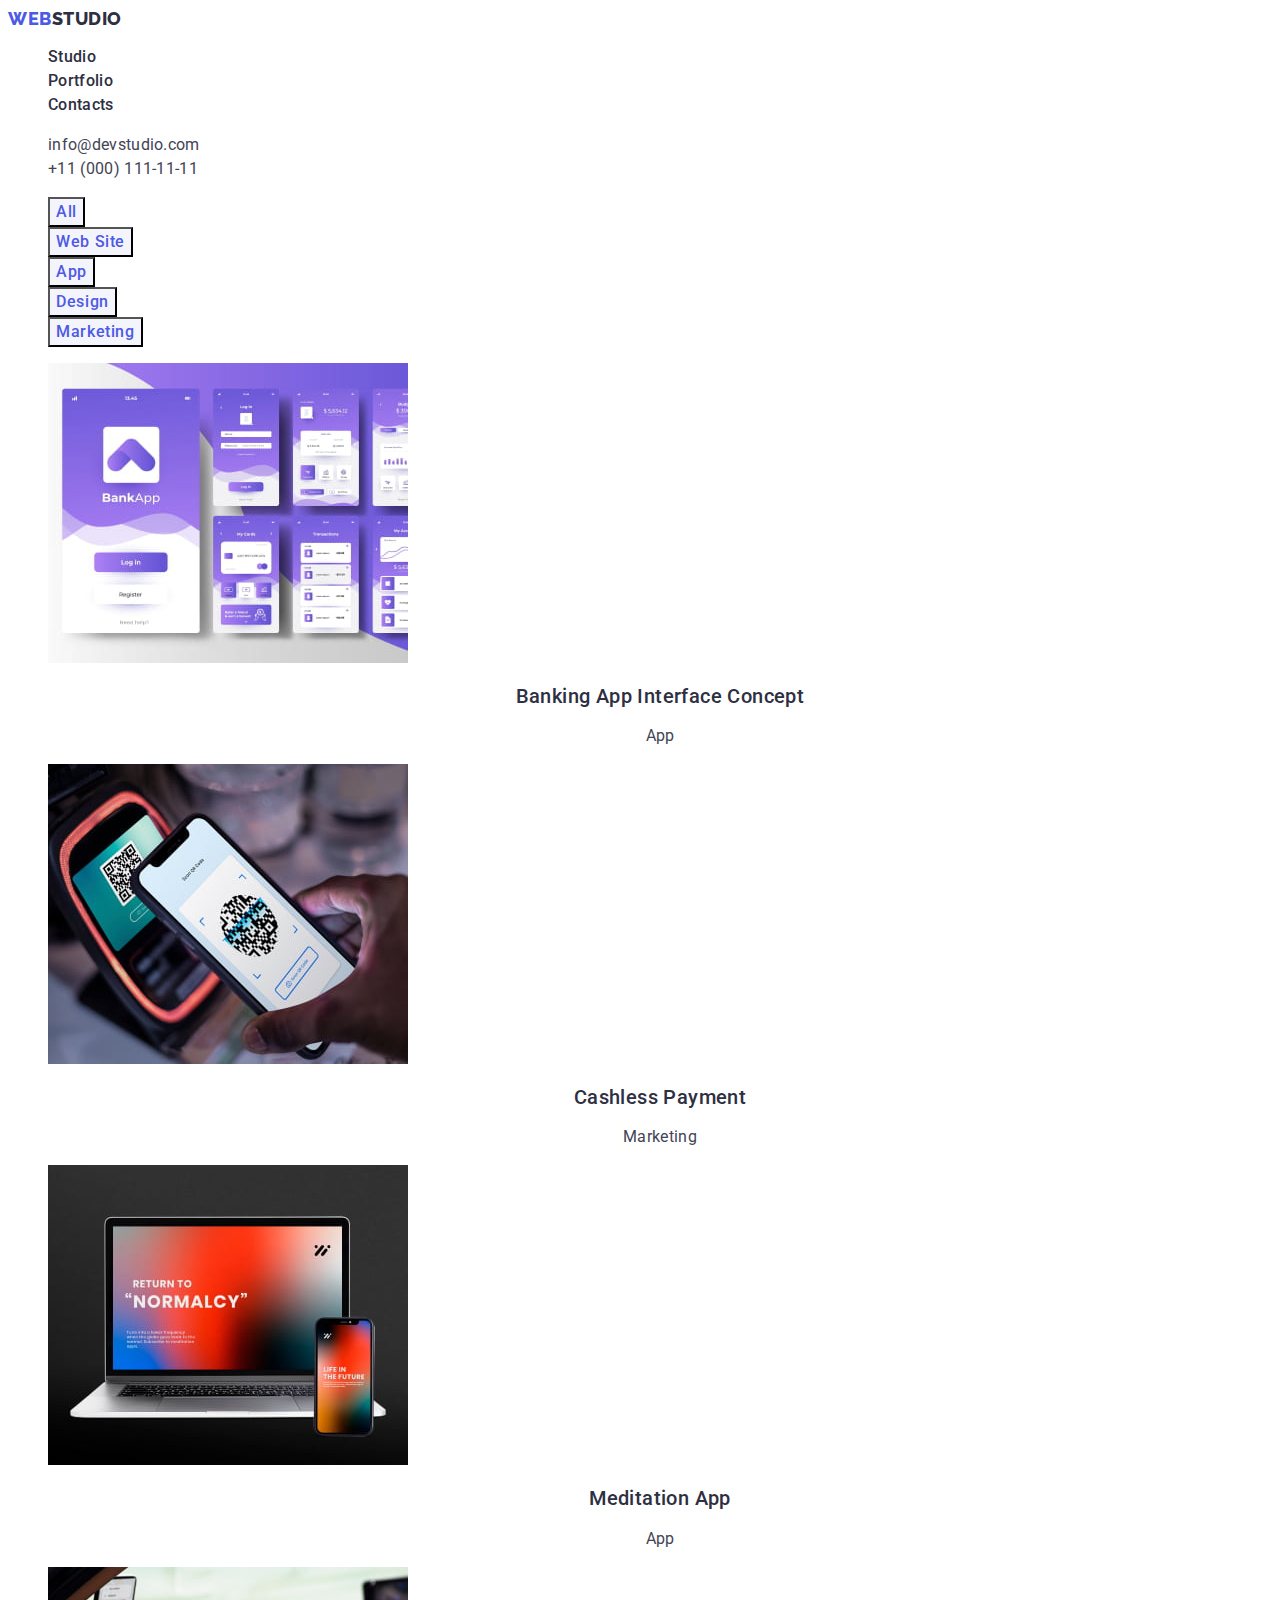
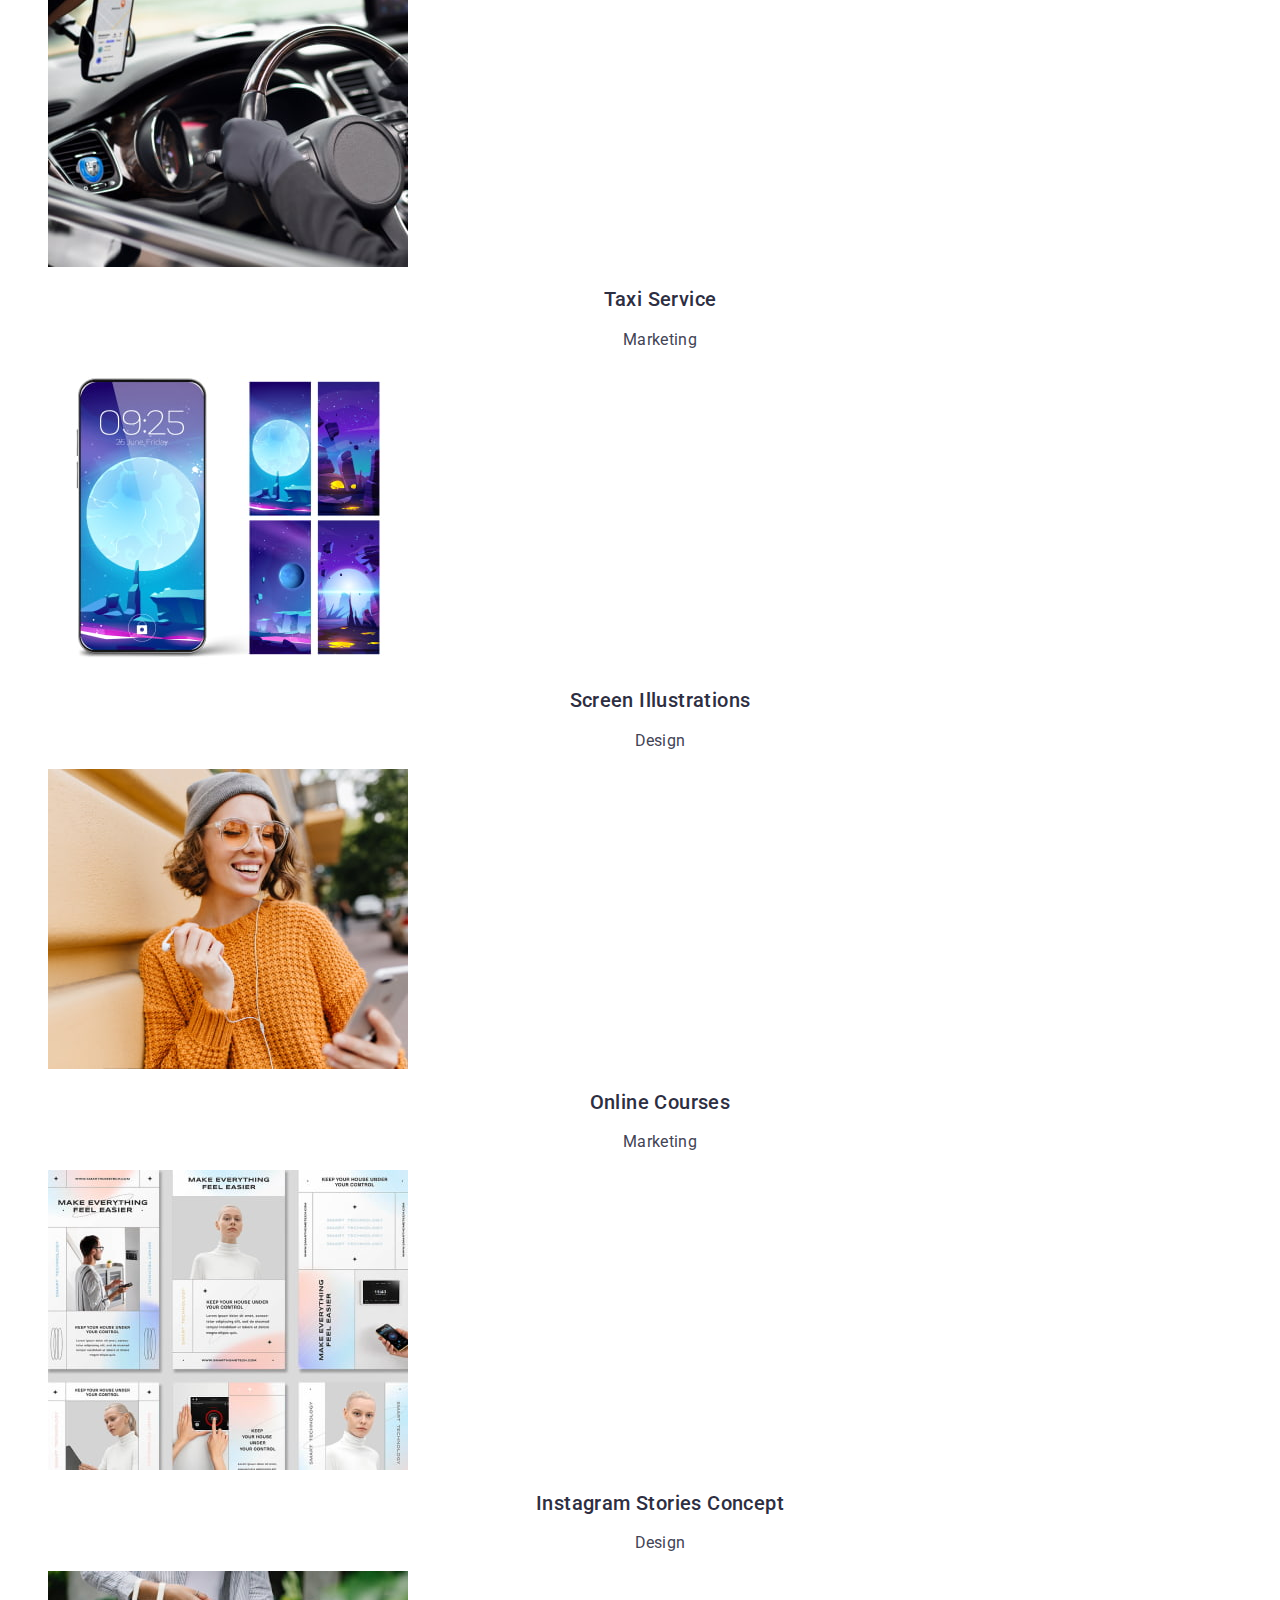
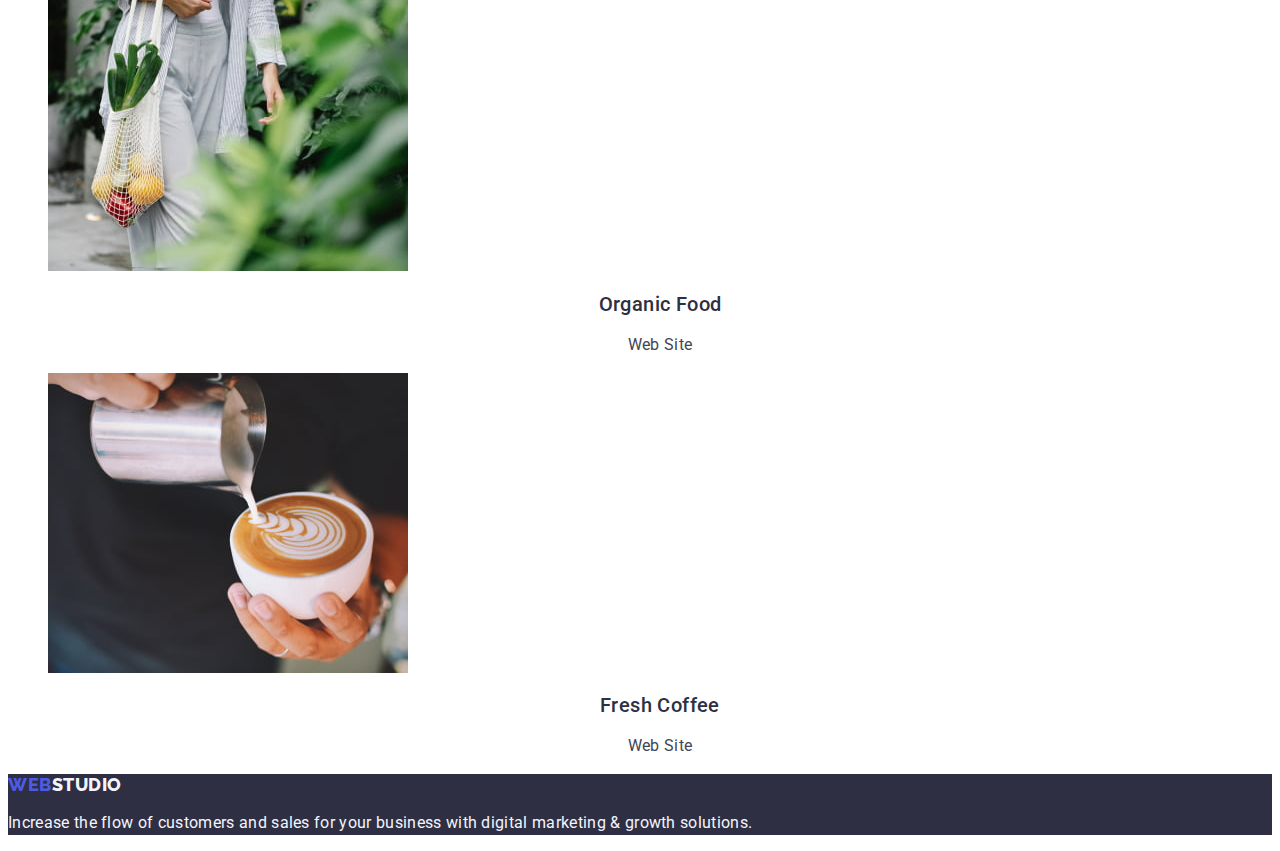
==== portfolio.html @ f37ee4ef "Initial commit" ====
<!DOCTYPE html>
<html lang="en">
  <head>
    <meta charset="UTF-8" />
    <meta name="viewport" content="width=device-width, initial-scale=1.0" />
    <title lang="uk">Портфоліо</title>
    <link rel="preconnect" href="https://fonts.googleapis.com" />
    <link rel="preconnect" href="https://fonts.gstatic.com" crossorigin />
    <link
      href="https://fonts.googleapis.com/css2?family=Raleway:wght@800&family=Roboto:wght@400;500;700;900&display=swap"
      rel="stylesheet"
    />
    <link rel="stylesheet" href="./css/styles.css" />
  </head>
  <body>
    <header class="header">
      <nav>
        <a class="link header-logo" href="./index.html"
          >Web<span class="header-accent">Studio</span></a
        >
        <ul class="list header-nav-list">
          <li class="header-nav-list-item">
            <a class="link header-nav-list-item-link" href="./index.html"
              >Studio</a
            >
          </li>
          <li>
            <a class="link header-nav-list-item-link" href="./portfolio.html"
              >Portfolio</a
            >
          </li>
          <li class="header-nav-list-item">
            <a class="link header-nav-list-item-link" href="">Contacts</a>
          </li>
        </ul>
      </nav>
      <address class="header-address">
        <ul class="list header-address-list">
          <li class="header-address-list-item">
            <a
              class="link header-address-list-item-link"
              href="mailto:info@devstudio.com"
              >info@devstudio.com</a
            >
          </li>
          <li class="header-address-list-item">
            <a
              class="link header-address-list-item-link"
              href="tel:+110001111111"
              >+11 (000) 111-11-11</a
            >
          </li>
        </ul>
      </address>
    </header>
    <main>
      <section class="section">
        <h1 class="section-title" hidden>Features we offer</h1>
        <ul class="list btn-list">
          <li class="btn-list-item">
            <button class="btn" type="button">All</button>
          </li>
          <li class="btn-list-item">
            <button class="btn" type="button">Web Site</button>
          </li>
          <li class="btn-list-item">
            <button class="btn" type="button">App</button>
          </li>
          <li class="btn-list-item">
            <button class="btn" type="button">Design</button>
          </li>
          <li class="btn-list-item">
            <button class="btn" type="button">Marketing</button>
          </li>
        </ul>
        <ul class="list section-list">
          <li class="section-list-item">
            <a class="link section-list-link" href="#"
              ><img
                class="section-link-img"
                src="./images/portfolio-images/img.jpg"
                alt="Banking app interface concept"
                width="360"
                height="300"
              />
              <h2 class="section-list-link-title">
                Banking App Interface Concept
              </h2>
              <p class="section-list-link-text">App</p>
            </a>
          </li>
          <li class="section-list-item">
            <a class="link section-list-link" href="#">
              <img
                class="section-link-img"
                src="./images/portfolio-images/img2.jpg"
                alt="Cashless payment"
                width="360"
                height="300"
              />
              <h2 class="section-list-link-title">Cashless Payment</h2>
              <p class="section-list-link-text">Marketing</p>
            </a>
          </li>
          <li class="section-list-item">
            <a class="link section-list-link" href="#">
              <img
                class="section-link-img"
                src="./images/portfolio-images/img3.jpg"
                alt="Meditation app"
                width="360"
                height="300"
              />
              <h2 class="section-list-link-title">Meditation App</h2>
              <p class="section-list-link-text">App</p>
            </a>
          </li>
          <li class="section-list-item">
            <a class="link ssection-list-link" href="#">
              <img
                class="section-link-img"
                src="./images/portfolio-images/img4.jpg"
                alt="Taxi Service"
                width="360"
                height="300"
              />
              <h2 class="section-list-link-title">Taxi Service</h2>
              <p class="section-list-link-text">Marketing</p>
            </a>
          </li>
          <li class="section-list-item">
            <a class="link section-list-link" href="#">
              <img
                class="section-link-img"
                src="./images/portfolio-images/img5.jpg"
                alt="Screen illustrations"
                width="360"
                height="300"
              />
              <h2 class="section-list-link-title">Screen Illustrations</h2>
              <p class="section-list-link-text">Design</p>
            </a>
          </li>
          <li class="section-list-item">
            <a class="link section-list-link" href="#">
              <img
                class="section-link-img"
                src="./images/portfolio-images/img6.jpg"
                alt="Online courses"
                width="360"
                height="300"
              />
              <h2 class="section-list-link-title">Online Courses</h2>
              <p class="section-list-link-text">Marketing</p>
            </a>
          </li>
          <li class="section-list-item">
            <a class="link section-list-link" href="#">
              <img
                class="section-link-img"
                src="./images/portfolio-images/img7.jpg"
                alt="Instagram stories concept"
                width="360"
                height="300"
              />
              <h2 class="section-list-link-title">Instagram Stories Concept</h2>
              <p class="section-list-link-text">Design</p>
            </a>
          </li>
          <li class="section-list-item">
            <a class="link section-list-link" href="#">
              <img
                class="section-link-img"
                src="./images/portfolio-images/img8.jpg"
                alt="Organic food"
                width="360"
                height="300"
              />
              <h2 class="section-list-link-title">Organic Food</h2>
              <p class="section-list-link-text">Web Site</p>
            </a>
          </li>
          <li class="section-list-item">
            <a class="link section-list-link" href="#">
              <img
                class="section-link-img"
                src="./images/portfolio-images/img9.jpg"
                alt="Fresh coffee"
                width="360"
                height="300"
              />
              <h2 class="section-list-link-title">Fresh Coffee</h2>
              <p class="section-list-link-text">Web Site</p>
            </a>
          </li>
        </ul>
      </section>
    </main>
    <footer class="footer">
      <a class="link footer-logo" href="./index.html"
        >Web<span class="footer-accent">Studio</span></a
      >
      <p class="footer-text">
        Increase the flow of customers and sales for your business with digital
        marketing & growth solutions.
      </p>
    </footer>
  </body>
</html>
---- css/styles.css ----
:root {
  --brand-color: #4d5ae5;
  --navyblue: #2e2f42;
  --bcg: #fff;
  --body-text: #434455;
  --pressed-state: #404bbf;
  --footer-light: #f4f4fd;
}
/* Studio */
/* Global-styles */
body {
  font-family: Roboto, sans-serif;
  color: var(--body-text);
  background-color: var(--bcg);
}
.link {
  text-decoration: none;
}
.list {
  list-style-type: none;
}
/* Header-styles */
.header {
}
.header-logo {
  color: var(--brand-color);
  font-size: 18px;
  font-weight: 800;
  font-family: Raleway, sans-serif;
  text-transform: uppercase;
  line-height: 1.17;
  letter-spacing: 0.03em;
}
.header-accent {
  color: var(--navyblue);
}
.header-nav-list-item-link {
  color: var(--navyblue);
  font-size: 16px;
  font-weight: 500;
  font-family: Roboto, sans-serif;
  line-height: 1.5;
  letter-spacing: 0.02em;
}
.header-nav-list-item-link:hover,
.header-nav-list-item-link:focus {
  color: var(--pressed-state);
}
.header-address {
  font-style: normal;
}

.header-address-list-item-link {
  color: var(--body-text);
  font-size: 16px;
  font-weight: 400;
  font-family: Roboto, sans-serif;
  line-height: 1.5;
  letter-spacing: 0.02em;
  font-style: normal;
}
.header-address-list-item-link:hover,
.header-address-list-item-link:focus {
  color: var(--pressed-state);
}
/* Hero-styles */
.hero-section {
  background-color: var(--navyblue);
}
.hero-section-title {
  color: var(--bcg);
  font-size: 56px;
  font-weight: 700;
  line-height: 1.07;
  letter-spacing: 0.02em;
  text-align: center;
}
.hero-section-btn {
  color: var(--bcg);
  font-size: 16px;
  font-weight: 500;
  line-height: 1.5;
  letter-spacing: 0.04em;
  font-family: Roboto, sans-serif;
  background-color: var(--brand-color);
  text-align: center;
  cursor: pointer;
}
.hero-section-btn:hover,
.hero-section-btn:focus {
  background-color: var(--pressed-state);
}
/* Advantages-styles */

.advantages-section-list-item-title {
  color: var(--navyblue);
  font-size: 20px;
  font-weight: 500;
  line-height: 1.2;
  letter-spacing: 0.02em;
}
.advantages-section-list-item-text {
  font-size: 16px;
  font-weight: 400;
  line-height: 1.5;
  letter-spacing: 0.02em;
}
/* Offers-styles */

.offers-section-title {
  font-size: 36px;
  font-weight: 700;
  text-align: center;
  text-transform: capitalize;
  line-height: 1.11;
  letter-spacing: 0.02em;
  color: var(--navyblue);
}
/* Team-styles */

.team-section {
  background-color: var(--footer-light);
}
.team-section-list-item {
  background-color: var(--bcg);
}
.team-section-title {
  font-size: 36px;
  font-weight: 700;
  text-align: center;
  text-transform: capitalize;
  line-height: 1.11;
  letter-spacing: 0.02em;
  color: var(--navyblue);
}

.team-section-list-subtitle {
  color: var(--navyblue);
  font-size: 20px;
  font-weight: 500;
  line-height: 1.2;
  letter-spacing: 0.02em;
  text-align: center;
}
.team-section-list-text {
  font-size: 16px;
  font-weight: 400;
  line-height: 1.5;
  letter-spacing: 0.02em;
  text-align: center;
}
/* Footer-styles */
.footer {
  background-color: var(--navyblue);
}

.footer-logo {
  color: var(--brand-color);
  font-size: 18px;
  font-weight: 800;
  font-family: Raleway, sans-serif;
  text-transform: uppercase;
  line-height: 1.17;
  letter-spacing: 0.03em;
}
.footer-accent {
  color: var(--footer-light);
}
.footer-text {
  font-size: 16px;
  font-weight: 400;
  line-height: 1.5;
  letter-spacing: 0.02em;
  color: var(--footer-light);
}

/* Portfolio */
/* Section-styles */

.btn-list {
}
.btn-list-item {
}
.btn {
  background-color: var(--footer-light);
  color: var(--brand-color);
  font-size: 16px;
  font-weight: 500;
  text-align: center;
  line-height: 1.5;
  letter-spacing: 0.04em;
  cursor: pointer;
  font-family: Roboto, sans-serif;
}
.btn:hover,
.btn:focus {
  background-color: var(--pressed-state);
  color: var(--bcg);
}

.section-list-link-img {
}
.section-list-link-title {
  color: var(--navyblue);
  font-size: 20px;
  font-weight: 500;
  line-height: 1.2;
  letter-spacing: 0.02em;
  text-align: center;
}
.section-list-link-text {
  font-size: 16px;
  font-weight: 400;
  line-height: 1.5;
  letter-spacing: 0.02em;
  text-align: center;
  color: var(--body-text);
}
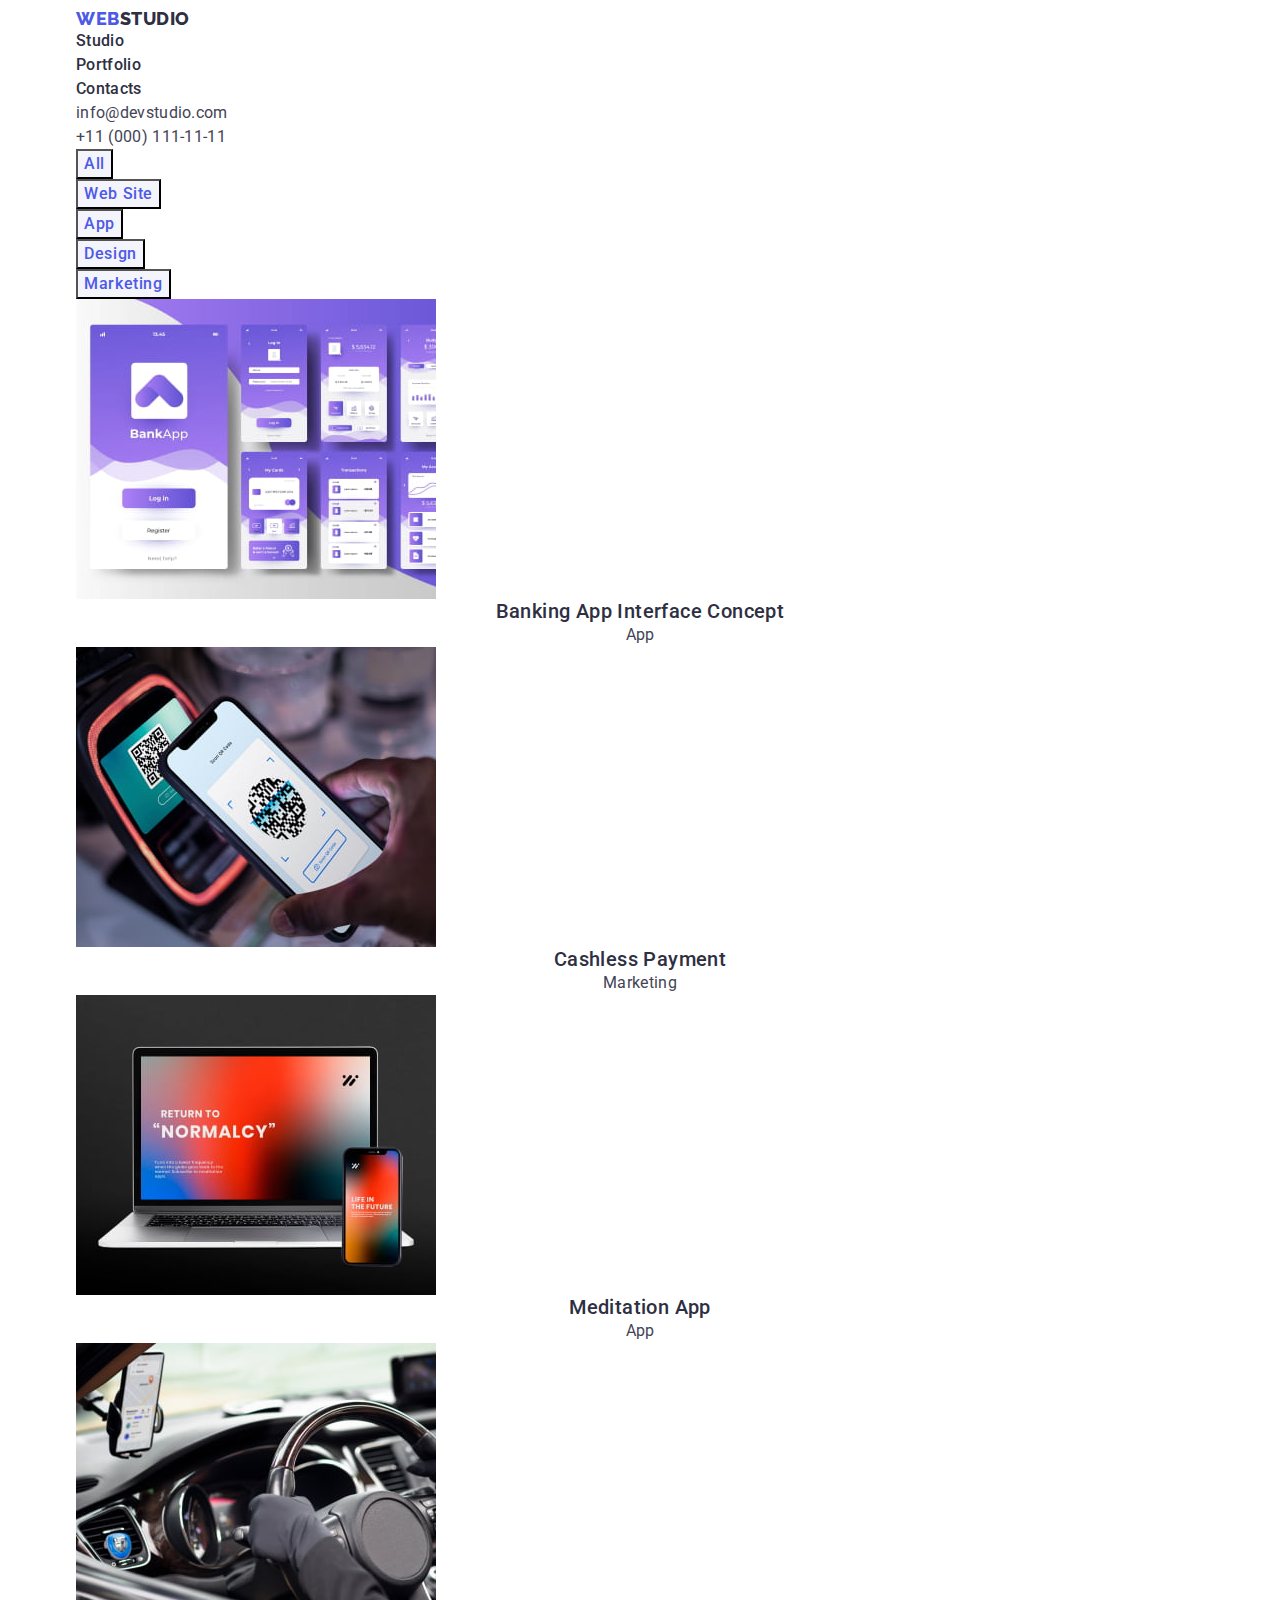
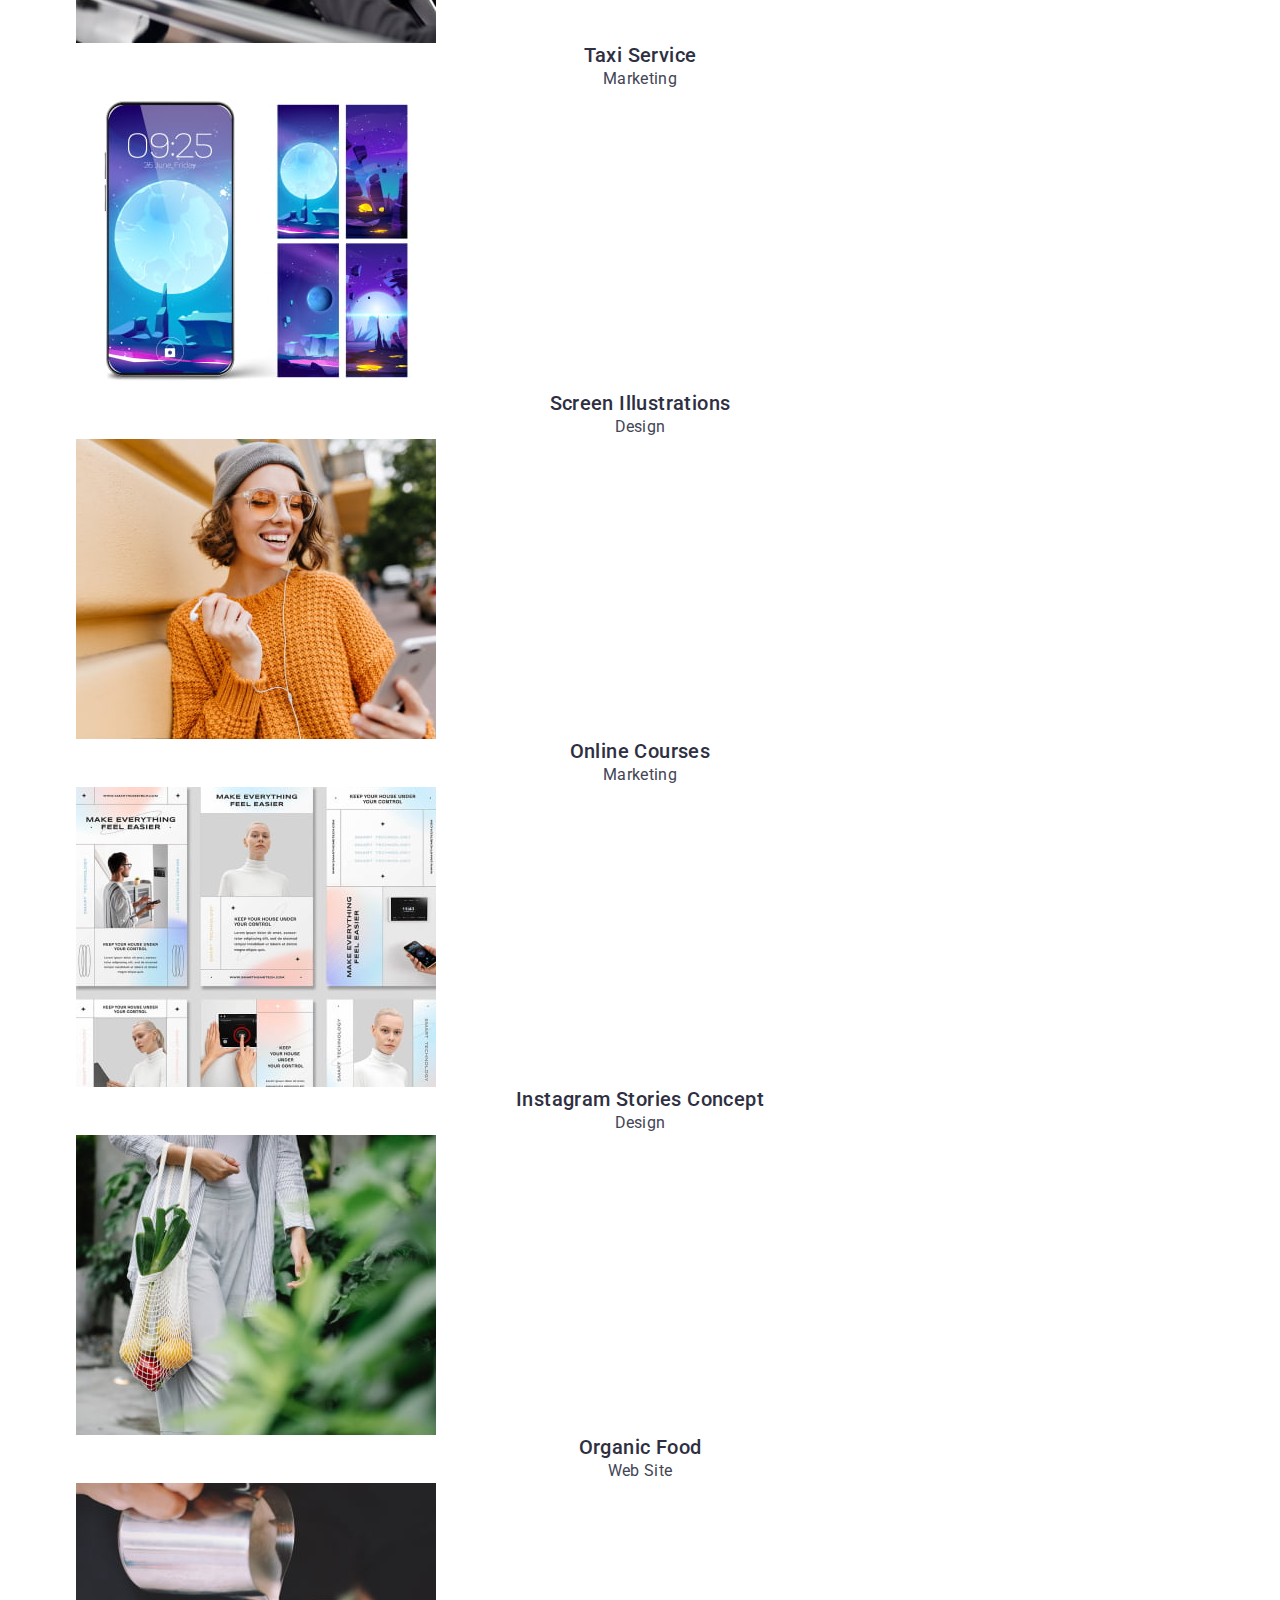
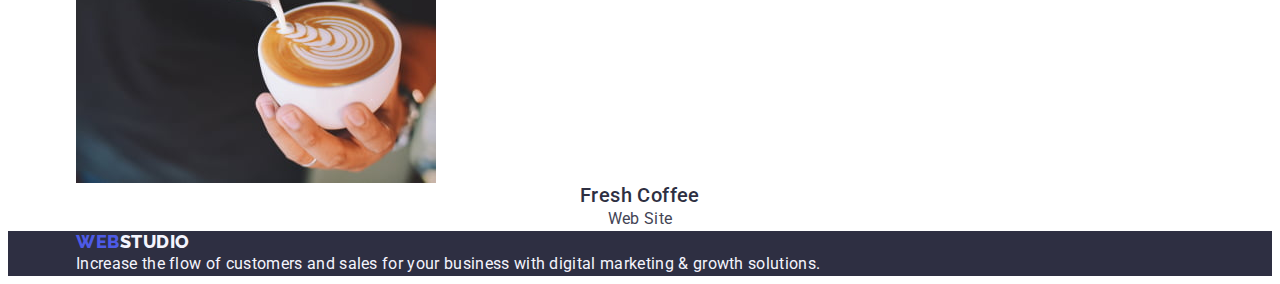
==== commit 52e00b08: "+global styles+reset+normalize" ====
--- a/portfolio.html
+++ b/portfolio.html
@@ -14,196 +14,202 @@
   </head>
   <body>
     <header class="header">
-      <nav>
-        <a class="link header-logo" href="./index.html"
-          >Web<span class="header-accent">Studio</span></a
-        >
-        <ul class="list header-nav-list">
-          <li class="header-nav-list-item">
-            <a class="link header-nav-list-item-link" href="./index.html"
-              >Studio</a
-            >
-          </li>
-          <li>
-            <a class="link header-nav-list-item-link" href="./portfolio.html"
-              >Portfolio</a
-            >
-          </li>
-          <li class="header-nav-list-item">
-            <a class="link header-nav-list-item-link" href="">Contacts</a>
-          </li>
-        </ul>
-      </nav>
-      <address class="header-address">
-        <ul class="list header-address-list">
-          <li class="header-address-list-item">
-            <a
-              class="link header-address-list-item-link"
-              href="mailto:info@devstudio.com"
-              >info@devstudio.com</a
-            >
-          </li>
-          <li class="header-address-list-item">
-            <a
-              class="link header-address-list-item-link"
-              href="tel:+110001111111"
-              >+11 (000) 111-11-11</a
-            >
-          </li>
-        </ul>
-      </address>
-    </header>
+      <div class="container">
+        <nav>
+          <a class="link header-logo" href="./index.html"
+            >Web<span class="header-accent">Studio</span></a
+          >
+          <ul class="list header-nav-list">
+            <li class="header-nav-list-item">
+              <a class="link header-nav-list-item-link" href="./index.html"
+                >Studio</a
+              >
+            </li>
+            <li>
+              <a class="link header-nav-list-item-link" href="./portfolio.html"
+                >Portfolio</a
+              >
+            </li>
+            <li class="header-nav-list-item">
+              <a class="link header-nav-list-item-link" href="">Contacts</a>
+            </li>
+          </ul>
+        </nav>
+        <address class="header-address">
+          <ul class="list header-address-list">
+            <li class="header-address-list-item">
+              <a
+                class="link header-address-list-item-link"
+                href="mailto:info@devstudio.com"
+                >info@devstudio.com</a
+              >
+            </li>
+            <li class="header-address-list-item">
+              <a
+                class="link header-address-list-item-link"
+                href="tel:+110001111111"
+                >+11 (000) 111-11-11</a
+              >
+            </li>
+          </ul>
+        </address>
+            </header>
+      </div>
     <main>
       <section class="section">
-        <h1 class="section-title" hidden>Features we offer</h1>
-        <ul class="list btn-list">
-          <li class="btn-list-item">
-            <button class="btn" type="button">All</button>
-          </li>
-          <li class="btn-list-item">
-            <button class="btn" type="button">Web Site</button>
-          </li>
-          <li class="btn-list-item">
-            <button class="btn" type="button">App</button>
-          </li>
-          <li class="btn-list-item">
-            <button class="btn" type="button">Design</button>
-          </li>
-          <li class="btn-list-item">
-            <button class="btn" type="button">Marketing</button>
-          </li>
-        </ul>
-        <ul class="list section-list">
-          <li class="section-list-item">
-            <a class="link section-list-link" href="#"
-              ><img
-                class="section-link-img"
-                src="./images/portfolio-images/img.jpg"
-                alt="Banking app interface concept"
-                width="360"
-                height="300"
-              />
-              <h2 class="section-list-link-title">
-                Banking App Interface Concept
-              </h2>
-              <p class="section-list-link-text">App</p>
-            </a>
-          </li>
-          <li class="section-list-item">
-            <a class="link section-list-link" href="#">
-              <img
-                class="section-link-img"
-                src="./images/portfolio-images/img2.jpg"
-                alt="Cashless payment"
-                width="360"
-                height="300"
-              />
-              <h2 class="section-list-link-title">Cashless Payment</h2>
-              <p class="section-list-link-text">Marketing</p>
-            </a>
-          </li>
-          <li class="section-list-item">
-            <a class="link section-list-link" href="#">
-              <img
-                class="section-link-img"
-                src="./images/portfolio-images/img3.jpg"
-                alt="Meditation app"
-                width="360"
-                height="300"
-              />
-              <h2 class="section-list-link-title">Meditation App</h2>
-              <p class="section-list-link-text">App</p>
-            </a>
-          </li>
-          <li class="section-list-item">
-            <a class="link ssection-list-link" href="#">
-              <img
-                class="section-link-img"
-                src="./images/portfolio-images/img4.jpg"
-                alt="Taxi Service"
-                width="360"
-                height="300"
-              />
-              <h2 class="section-list-link-title">Taxi Service</h2>
-              <p class="section-list-link-text">Marketing</p>
-            </a>
-          </li>
-          <li class="section-list-item">
-            <a class="link section-list-link" href="#">
-              <img
-                class="section-link-img"
-                src="./images/portfolio-images/img5.jpg"
-                alt="Screen illustrations"
-                width="360"
-                height="300"
-              />
-              <h2 class="section-list-link-title">Screen Illustrations</h2>
-              <p class="section-list-link-text">Design</p>
-            </a>
-          </li>
-          <li class="section-list-item">
-            <a class="link section-list-link" href="#">
-              <img
-                class="section-link-img"
-                src="./images/portfolio-images/img6.jpg"
-                alt="Online courses"
-                width="360"
-                height="300"
-              />
-              <h2 class="section-list-link-title">Online Courses</h2>
-              <p class="section-list-link-text">Marketing</p>
-            </a>
-          </li>
-          <li class="section-list-item">
-            <a class="link section-list-link" href="#">
-              <img
-                class="section-link-img"
-                src="./images/portfolio-images/img7.jpg"
-                alt="Instagram stories concept"
-                width="360"
-                height="300"
-              />
-              <h2 class="section-list-link-title">Instagram Stories Concept</h2>
-              <p class="section-list-link-text">Design</p>
-            </a>
-          </li>
-          <li class="section-list-item">
-            <a class="link section-list-link" href="#">
-              <img
-                class="section-link-img"
-                src="./images/portfolio-images/img8.jpg"
-                alt="Organic food"
-                width="360"
-                height="300"
-              />
-              <h2 class="section-list-link-title">Organic Food</h2>
-              <p class="section-list-link-text">Web Site</p>
-            </a>
-          </li>
-          <li class="section-list-item">
-            <a class="link section-list-link" href="#">
-              <img
-                class="section-link-img"
-                src="./images/portfolio-images/img9.jpg"
-                alt="Fresh coffee"
-                width="360"
-                height="300"
-              />
-              <h2 class="section-list-link-title">Fresh Coffee</h2>
-              <p class="section-list-link-text">Web Site</p>
-            </a>
-          </li>
-        </ul>
-      </section>
+        <div class="container">
+          <h1 class="section-title visually-hidden" >Features we offer</h1>
+          <ul class="list btn-list">
+            <li class="btn-list-item">
+              <button class="btn" type="button">All</button>
+            </li>
+            <li class="btn-list-item">
+              <button class="btn" type="button">Web Site</button>
+            </li>
+            <li class="btn-list-item">
+              <button class="btn" type="button">App</button>
+            </li>
+            <li class="btn-list-item">
+              <button class="btn" type="button">Design</button>
+            </li>
+            <li class="btn-list-item">
+              <button class="btn" type="button">Marketing</button>
+            </li>
+          </ul>
+          <ul class="list section-list">
+            <li class="section-list-item">
+              <a class="link section-list-link" href="#"
+                ><img
+                  class="section-link-img"
+                  src="./images/portfolio-images/img.jpg"
+                  alt="Banking app interface concept"
+                  width="360"
+                  height="300"
+                />
+                <h2 class="section-list-link-title">
+                  Banking App Interface Concept
+                </h2>
+                <p class="section-list-link-text">App</p>
+              </a>
+            </li>
+            <li class="section-list-item">
+              <a class="link section-list-link" href="#">
+                <img
+                  class="section-link-img"
+                  src="./images/portfolio-images/img2.jpg"
+                  alt="Cashless payment"
+                  width="360"
+                  height="300"
+                />
+                <h2 class="section-list-link-title">Cashless Payment</h2>
+                <p class="section-list-link-text">Marketing</p>
+              </a>
+            </li>
+            <li class="section-list-item">
+              <a class="link section-list-link" href="#">
+                <img
+                  class="section-link-img"
+                  src="./images/portfolio-images/img3.jpg"
+                  alt="Meditation app"
+                  width="360"
+                  height="300"
+                />
+                <h2 class="section-list-link-title">Meditation App</h2>
+                <p class="section-list-link-text">App</p>
+              </a>
+            </li>
+            <li class="section-list-item">
+              <a class="link ssection-list-link" href="#">
+                <img
+                  class="section-link-img"
+                  src="./images/portfolio-images/img4.jpg"
+                  alt="Taxi Service"
+                  width="360"
+                  height="300"
+                />
+                <h2 class="section-list-link-title">Taxi Service</h2>
+                <p class="section-list-link-text">Marketing</p>
+              </a>
+            </li>
+            <li class="section-list-item">
+              <a class="link section-list-link" href="#">
+                <img
+                  class="section-link-img"
+                  src="./images/portfolio-images/img5.jpg"
+                  alt="Screen illustrations"
+                  width="360"
+                  height="300"
+                />
+                <h2 class="section-list-link-title">Screen Illustrations</h2>
+                <p class="section-list-link-text">Design</p>
+              </a>
+            </li>
+            <li class="section-list-item">
+              <a class="link section-list-link" href="#">
+                <img
+                  class="section-link-img"
+                  src="./images/portfolio-images/img6.jpg"
+                  alt="Online courses"
+                  width="360"
+                  height="300"
+                />
+                <h2 class="section-list-link-title">Online Courses</h2>
+                <p class="section-list-link-text">Marketing</p>
+              </a>
+            </li>
+            <li class="section-list-item">
+              <a class="link section-list-link" href="#">
+                <img
+                  class="section-link-img"
+                  src="./images/portfolio-images/img7.jpg"
+                  alt="Instagram stories concept"
+                  width="360"
+                  height="300"
+                />
+                <h2 class="section-list-link-title">Instagram Stories Concept</h2>
+                <p class="section-list-link-text">Design</p>
+              </a>
+            </li>
+            <li class="section-list-item">
+              <a class="link section-list-link" href="#">
+                <img
+                  class="section-link-img"
+                  src="./images/portfolio-images/img8.jpg"
+                  alt="Organic food"
+                  width="360"
+                  height="300"
+                />
+                <h2 class="section-list-link-title">Organic Food</h2>
+                <p class="section-list-link-text">Web Site</p>
+              </a>
+            </li>
+            <li class="section-list-item">
+              <a class="link section-list-link" href="#">
+                <img
+                  class="section-link-img"
+                  src="./images/portfolio-images/img9.jpg"
+                  alt="Fresh coffee"
+                  width="360"
+                  height="300"
+                />
+                <h2 class="section-list-link-title">Fresh Coffee</h2>
+                <p class="section-list-link-text">Web Site</p>
+              </a>
+            </li>
+          </ul>
+                </section>
+        </div>
     </main>
     <footer class="footer">
-      <a class="link footer-logo" href="./index.html"
-        >Web<span class="footer-accent">Studio</span></a
-      >
-      <p class="footer-text">
-        Increase the flow of customers and sales for your business with digital
-        marketing & growth solutions.
-      </p>
+      <div class="container">
+        <a class="link footer-logo" href="./index.html"
+          >Web<span class="footer-accent">Studio</span></a
+        >
+        <p class="footer-text">
+          Increase the flow of customers and sales for your business with digital
+          marketing & growth solutions.
+        </p>
+      </div>
     </footer>
   </body>
 </html>
--- a/css/styles.css
+++ b/css/styles.css
@@ -6,7 +6,7 @@
   --pressed-state: #404bbf;
   --footer-light: #f4f4fd;
 }
-/* Studio */
+
 /* Global-styles */
 body {
   font-family: Roboto, sans-serif;
@@ -16,9 +16,47 @@
 .link {
   text-decoration: none;
 }
+.container {
+  width: 1128px;
+  padding-left: 15px;
+  padding-right: 15px;
+  margin-left: auto;
+  margin-right: auto;
+}
+.visually-hidden {
+  position: absolute;
+  width: 1px;
+  height: 1px;
+  margin: -1px;
+  border: 0;
+  padding: 0;
+  white-space: nowrap;
+  clip-path: inset(100%);
+  clip: rect(0 0 0 0);
+  overflow: hidden;
+}
+
+/* reset */
+h1,
+h2,
+h3,
+h4,
+h5,
+h6,
+p {
+  margin: 0;
+}
 .list {
   list-style-type: none;
-}
+  padding: 0;
+  margin: 0;
+}
+img {
+  display: block;
+  max-width: 100%;
+  height: auto;
+}
+/* Studio */
 /* Header-styles */
 .header {
 }
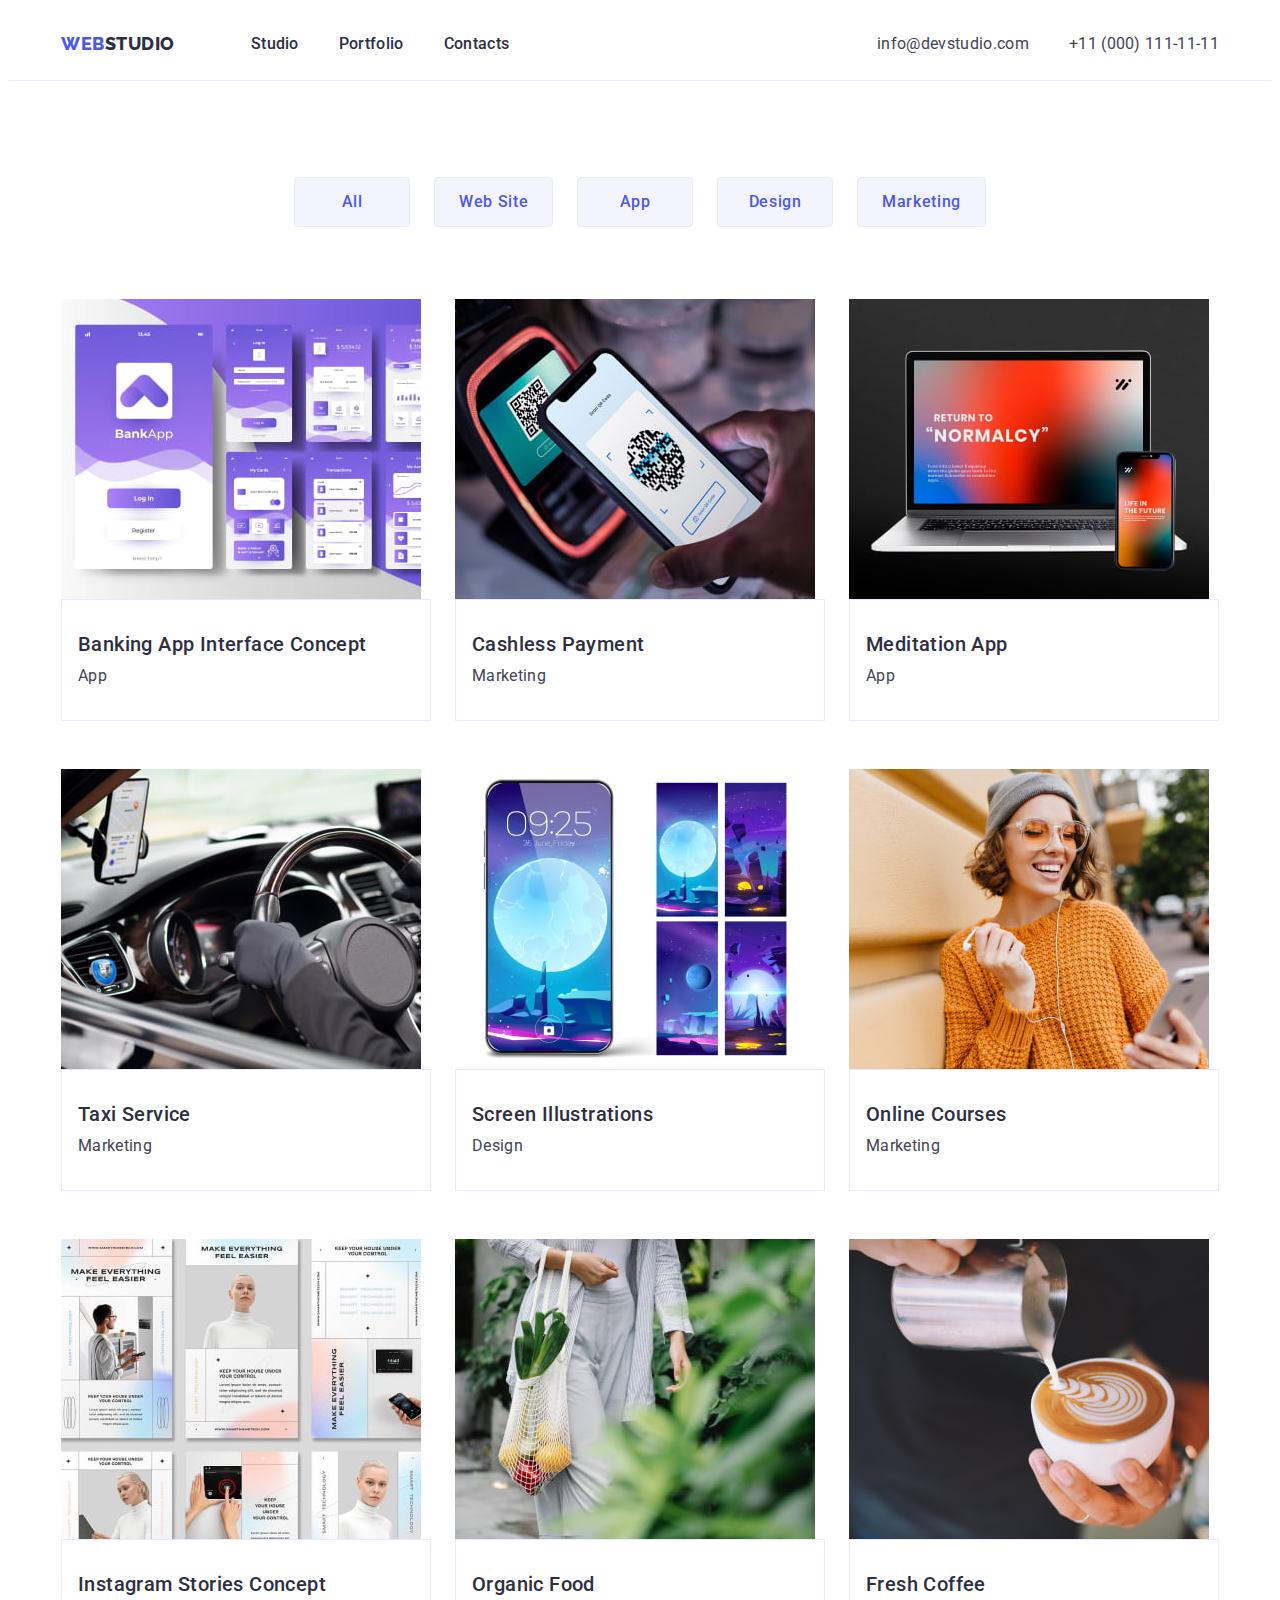
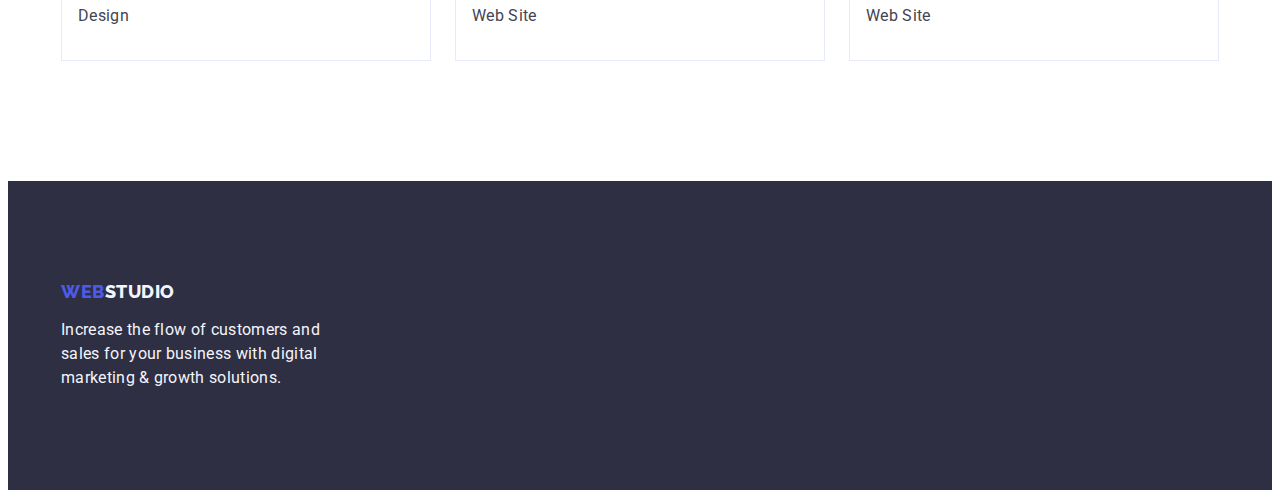
==== commit bff4626f: "+placement" ====
--- a/portfolio.html
+++ b/portfolio.html
@@ -4,6 +4,13 @@
     <meta charset="UTF-8" />
     <meta name="viewport" content="width=device-width, initial-scale=1.0" />
     <title lang="uk">Портфоліо</title>
+    <link
+      rel="stylesheet"
+      href="https://cdnjs.cloudflare.com/ajax/libs/modern-normalize/2.0.0/modern-normalize.min.css"
+      integrity="sha512-4xo8blKMVCiXpTaLzQSLSw3KFOVPWhm/TRtuPVc4WG6kUgjH6J03IBuG7JZPkcWMxJ5huwaBpOpnwYElP/m6wg=="
+      crossorigin="anonymous"
+      referrerpolicy="no-referrer"
+    />
     <link rel="preconnect" href="https://fonts.googleapis.com" />
     <link rel="preconnect" href="https://fonts.gstatic.com" crossorigin />
     <link
@@ -13,9 +20,9 @@
     <link rel="stylesheet" href="./css/styles.css" />
   </head>
   <body>
-    <header class="header">
-      <div class="container">
-        <nav>
+     <header class="header">
+      <div class="container header-container">
+        <nav class="header-nav">
           <a class="link header-logo" href="./index.html"
             >Web<span class="header-accent">Studio</span></a
           >
@@ -25,7 +32,7 @@
                 >Studio</a
               >
             </li>
-            <li>
+            <li class="header-nav-list-item">
               <a class="link header-nav-list-item-link" href="./portfolio.html"
                 >Portfolio</a
               >
@@ -53,31 +60,34 @@
             </li>
           </ul>
         </address>
-            </header>
       </div>
+    </header>
+      
     <main>
-      <section class="section">
+      <section class="section portfolio-section">
         <div class="container">
           <h1 class="section-title visually-hidden" >Features we offer</h1>
           <ul class="list btn-list">
-            <li class="btn-list-item">
-              <button class="btn" type="button">All</button>
-            </li>
-            <li class="btn-list-item">
-              <button class="btn" type="button">Web Site</button>
-            </li>
-            <li class="btn-list-item">
-              <button class="btn" type="button">App</button>
-            </li>
-            <li class="btn-list-item">
-              <button class="btn" type="button">Design</button>
-            </li>
-            <li class="btn-list-item">
-              <button class="btn" type="button">Marketing</button>
-            </li>
-          </ul>
-          <ul class="list section-list">
-            <li class="section-list-item">
+            
+              <li class="btn-list-item">
+                <button class="btn" type="button">All</button>
+              </li>
+              <li class="btn-list-item">
+                <button class="btn" type="button">Web Site</button>
+              </li>
+              <li class="btn-list-item">
+                <button class="btn" type="button">App</button>
+              </li>
+              <li class="btn-list-item">
+                <button class="btn" type="button">Design</button>
+              </li>
+              <li class="btn-list-item">
+                <button class="btn" type="button">Marketing</button>
+              </li>
+           
+          </ul>
+          <ul class="list section-list card-set">
+            <li class="section-list-item card-set-item">
               <a class="link section-list-link" href="#"
                 ><img
                   class="section-link-img"
@@ -86,13 +96,15 @@
                   width="360"
                   height="300"
                 />
-                <h2 class="section-list-link-title">
-                  Banking App Interface Concept
-                </h2>
-                <p class="section-list-link-text">App</p>
-              </a>
-            </li>
-            <li class="section-list-item">
+                <div class="portfolio-box">
+                  <h2 class="section-list-link-title">
+                    Banking App Interface Concept
+                  </h2>
+                  <p class="section-list-link-text">App</p>
+                </div>
+              </a>
+            </li>
+            <li class="section-list-item card-set-item">
               <a class="link section-list-link" href="#">
                 <img
                   class="section-link-img"
@@ -101,11 +113,13 @@
                   width="360"
                   height="300"
                 />
-                <h2 class="section-list-link-title">Cashless Payment</h2>
-                <p class="section-list-link-text">Marketing</p>
-              </a>
-            </li>
-            <li class="section-list-item">
+                <div class="portfolio-box">
+                  <h2 class="section-list-link-title">Cashless Payment</h2>
+                  <p class="section-list-link-text">Marketing</p>
+                </div>
+              </a>
+            </li>
+            <li class="section-list-item card-set-item">
               <a class="link section-list-link" href="#">
                 <img
                   class="section-link-img"
@@ -114,11 +128,13 @@
                   width="360"
                   height="300"
                 />
-                <h2 class="section-list-link-title">Meditation App</h2>
-                <p class="section-list-link-text">App</p>
-              </a>
-            </li>
-            <li class="section-list-item">
+                <div class="portfolio-box">
+                  <h2 class="section-list-link-title">Meditation App</h2>
+                  <p class="section-list-link-text">App</p>
+                </div>
+              </a>
+            </li>
+            <li class="section-list-item card-set-item">
               <a class="link ssection-list-link" href="#">
                 <img
                   class="section-link-img"
@@ -127,11 +143,13 @@
                   width="360"
                   height="300"
                 />
-                <h2 class="section-list-link-title">Taxi Service</h2>
-                <p class="section-list-link-text">Marketing</p>
-              </a>
-            </li>
-            <li class="section-list-item">
+                <div class="portfolio-box">
+                  <h2 class="section-list-link-title">Taxi Service</h2>
+                  <p class="section-list-link-text">Marketing</p>
+                </div>
+              </a>
+            </li>
+            <li class="section-list-item card-set-item">
               <a class="link section-list-link" href="#">
                 <img
                   class="section-link-img"
@@ -140,11 +158,13 @@
                   width="360"
                   height="300"
                 />
-                <h2 class="section-list-link-title">Screen Illustrations</h2>
-                <p class="section-list-link-text">Design</p>
-              </a>
-            </li>
-            <li class="section-list-item">
+                <div class="portfolio-box">
+                  <h2 class="section-list-link-title">Screen Illustrations</h2>
+                  <p class="section-list-link-text">Design</p>
+                </div>
+              </a>
+            </li>
+            <li class="section-list-item card-set-item">
               <a class="link section-list-link" href="#">
                 <img
                   class="section-link-img"
@@ -153,11 +173,13 @@
                   width="360"
                   height="300"
                 />
-                <h2 class="section-list-link-title">Online Courses</h2>
-                <p class="section-list-link-text">Marketing</p>
-              </a>
-            </li>
-            <li class="section-list-item">
+                <div class="portfolio-box">
+                  <h2 class="section-list-link-title">Online Courses</h2>
+                  <p class="section-list-link-text">Marketing</p>
+                </div>
+              </a>
+            </li>
+            <li class="section-list-item card-set-item">
               <a class="link section-list-link" href="#">
                 <img
                   class="section-link-img"
@@ -166,11 +188,13 @@
                   width="360"
                   height="300"
                 />
-                <h2 class="section-list-link-title">Instagram Stories Concept</h2>
-                <p class="section-list-link-text">Design</p>
-              </a>
-            </li>
-            <li class="section-list-item">
+                <div class="portfolio-box">
+                  <h2 class="section-list-link-title">Instagram Stories Concept</h2>
+                  <p class="section-list-link-text">Design</p>
+                </div>
+              </a>
+            </li>
+            <li class="section-list-item card-set-item">
               <a class="link section-list-link" href="#">
                 <img
                   class="section-link-img"
@@ -179,11 +203,13 @@
                   width="360"
                   height="300"
                 />
-                <h2 class="section-list-link-title">Organic Food</h2>
-                <p class="section-list-link-text">Web Site</p>
-              </a>
-            </li>
-            <li class="section-list-item">
+                <div class="portfolio-box">
+                  <h2 class="section-list-link-title">Organic Food</h2>
+                  <p class="section-list-link-text">Web Site</p>
+                </div>
+              </a>
+            </li>
+            <li class="section-list-item card-set-item">
               <a class="link section-list-link" href="#">
                 <img
                   class="section-link-img"
@@ -192,8 +218,10 @@
                   width="360"
                   height="300"
                 />
-                <h2 class="section-list-link-title">Fresh Coffee</h2>
-                <p class="section-list-link-text">Web Site</p>
+                <div class="portfolio-box">
+                  <h2 class="section-list-link-title">Fresh Coffee</h2>
+                  <p class="section-list-link-text">Web Site</p>
+                </div>
               </a>
             </li>
           </ul>
@@ -206,8 +234,8 @@
           >Web<span class="footer-accent">Studio</span></a
         >
         <p class="footer-text">
-          Increase the flow of customers and sales for your business with digital
-          marketing & growth solutions.
+          Increase the flow of customers and sales for your business with
+          digital marketing & growth solutions.
         </p>
       </div>
     </footer>
--- a/css/styles.css
+++ b/css/styles.css
@@ -5,6 +5,9 @@
   --body-text: #434455;
   --pressed-state: #404bbf;
   --footer-light: #f4f4fd;
+  --cornflower: #e7e9fc;
+  --indent: 24px;
+  --items: 3;
 }
 
 /* Global-styles */
@@ -17,7 +20,7 @@
   text-decoration: none;
 }
 .container {
-  width: 1128px;
+  width: 1158px;
   padding-left: 15px;
   padding-right: 15px;
   margin-left: auto;
@@ -35,6 +38,8 @@
   clip: rect(0 0 0 0);
   overflow: hidden;
 }
+.section {
+}
 
 /* reset */
 h1,
@@ -56,9 +61,29 @@
   max-width: 100%;
   height: auto;
 }
+/* card set */
+.card-set {
+  display: flex;
+  flex-wrap: wrap;
+  gap: 24px;
+}
+.card-set-item {
+  flex-basis: calc((100% - var(--indent) * (var(--items) - 1)) / var(--items));
+}
+
 /* Studio */
 /* Header-styles */
 .header {
+  border-bottom: 1px solid var(--cornflower);
+}
+.header-container {
+  display: flex;
+  justify-content: space-between;
+  align-items: center;
+}
+.header-nav {
+  display: flex;
+  align-items: center;
 }
 .header-logo {
   color: var(--brand-color);
@@ -68,6 +93,11 @@
   text-transform: uppercase;
   line-height: 1.17;
   letter-spacing: 0.03em;
+  margin-right: 76px;
+}
+.header-nav-list {
+  display: flex;
+  gap: 40px;
 }
 .header-accent {
   color: var(--navyblue);
@@ -79,6 +109,9 @@
   font-family: Roboto, sans-serif;
   line-height: 1.5;
   letter-spacing: 0.02em;
+  display: block;
+  padding-top: 24px;
+  padding-bottom: 24px;
 }
 .header-nav-list-item-link:hover,
 .header-nav-list-item-link:focus {
@@ -87,6 +120,10 @@
 .header-address {
   font-style: normal;
 }
+.header-address-list {
+  display: flex;
+  gap: 40px;
+}
 
 .header-address-list-item-link {
   color: var(--body-text);
@@ -104,6 +141,10 @@
 /* Hero-styles */
 .hero-section {
   background-color: var(--navyblue);
+  padding-top: 188px;
+  padding-bottom: 188px;
+}
+.hero-container {
 }
 .hero-section-title {
   color: var(--bcg);
@@ -112,6 +153,9 @@
   line-height: 1.07;
   letter-spacing: 0.02em;
   text-align: center;
+  max-width: 496px;
+  margin: 0 auto;
+  margin-bottom: 48px;
 }
 .hero-section-btn {
   color: var(--bcg);
@@ -123,12 +167,25 @@
   background-color: var(--brand-color);
   text-align: center;
   cursor: pointer;
+  padding: 16px 32px;
+  display: block;
+  margin: 0 auto;
+
+  border: none;
+  border-radius: 4px;
+  min-width: 169px;
+  min-height: 56px;
 }
 .hero-section-btn:hover,
 .hero-section-btn:focus {
   background-color: var(--pressed-state);
 }
 /* Advantages-styles */
+.advantages-section {
+  background-color: var(--bcg);
+  padding-top: 120px;
+  padding-bottom: 120px;
+}
 
 .advantages-section-list-item-title {
   color: var(--navyblue);
@@ -136,6 +193,7 @@
   font-weight: 500;
   line-height: 1.2;
   letter-spacing: 0.02em;
+  margin-bottom: 8px;
 }
 .advantages-section-list-item-text {
   font-size: 16px;
@@ -144,6 +202,9 @@
   letter-spacing: 0.02em;
 }
 /* Offers-styles */
+.offers-section {
+  padding-bottom: 120px;
+}
 
 .offers-section-title {
   font-size: 36px;
@@ -153,15 +214,19 @@
   line-height: 1.11;
   letter-spacing: 0.02em;
   color: var(--navyblue);
+  width: 323px;
+  margin: 0 auto;
+  margin-bottom: 72px;
 }
 /* Team-styles */
 
 .team-section {
   background-color: var(--footer-light);
-}
-.team-section-list-item {
-  background-color: var(--bcg);
-}
+  padding-bottom: 120px;
+  padding-top: 120px;
+  --items: 4;
+}
+
 .team-section-title {
   font-size: 36px;
   font-weight: 700;
@@ -170,26 +235,45 @@
   line-height: 1.11;
   letter-spacing: 0.02em;
   color: var(--navyblue);
-}
-
+  width: 162px;
+  margin: 0 auto;
+  margin-bottom: 72px;
+}
+.team-section-list {
+  text-align: center;
+}
+.team-section-list-item {
+  background-color: var(--bcg);
+  border-radius: 0px 0px 4px 4px;
+  box-shadow: 0px 2px 1px 0px rgba(46, 47, 66, 0.08),
+    0px 1px 1px 0px rgba(46, 47, 66, 0.16),
+    0px 1px 6px 0px rgba(46, 47, 66, 0.08);
+}
+.team-section-list-img {
+}
+.team-wrapper {
+  padding: 32px 0;
+}
 .team-section-list-subtitle {
   color: var(--navyblue);
   font-size: 20px;
   font-weight: 500;
   line-height: 1.2;
   letter-spacing: 0.02em;
-  text-align: center;
+
+  margin-bottom: 8px;
 }
 .team-section-list-text {
   font-size: 16px;
   font-weight: 400;
   line-height: 1.5;
   letter-spacing: 0.02em;
-  text-align: center;
 }
 /* Footer-styles */
 .footer {
   background-color: var(--navyblue);
+  padding-top: 100px;
+  padding-bottom: 100px;
 }
 
 .footer-logo {
@@ -200,6 +284,8 @@
   text-transform: uppercase;
   line-height: 1.17;
   letter-spacing: 0.03em;
+  margin-bottom: 16px;
+  display: inline-block;
 }
 .footer-accent {
   color: var(--footer-light);
@@ -210,14 +296,27 @@
   line-height: 1.5;
   letter-spacing: 0.02em;
   color: var(--footer-light);
+  width: 264px;
 }
 
 /* Portfolio */
 /* Section-styles */
-
+.portfolio-section {
+  padding-top: 96px;
+  padding-bottom: 120px;
+}
 .btn-list {
+  display: flex;
+  flex-wrap: nowrap;
+  justify-content: center;
+  gap: 24px;
+  margin-bottom: 72px;
 }
 .btn-list-item {
+}
+.section-list {
+  column-gap: 24px;
+  row-gap: 48px;
 }
 .btn {
   background-color: var(--footer-light);
@@ -229,6 +328,14 @@
   letter-spacing: 0.04em;
   cursor: pointer;
   font-family: Roboto, sans-serif;
+  text-align: center;
+  padding: 12px 24px;
+
+  border-radius: 4px;
+  border: 1px solid var(--cornflower);
+
+  min-width: 116px;
+  min-height: 48px;
 }
 .btn:hover,
 .btn:focus {
@@ -238,6 +345,14 @@
 
 .section-list-link-img {
 }
+.portfolio-box {
+  padding: 32px 16px;
+  border: 1px solid var(--cornflower);
+  display: flex;
+  flex-direction: column;
+  justify-content: center;
+  align-items: flex-start;
+}
 .section-list-link-title {
   color: var(--navyblue);
   font-size: 20px;
@@ -245,6 +360,7 @@
   line-height: 1.2;
   letter-spacing: 0.02em;
   text-align: center;
+  margin-bottom: 8px;
 }
 .section-list-link-text {
   font-size: 16px;
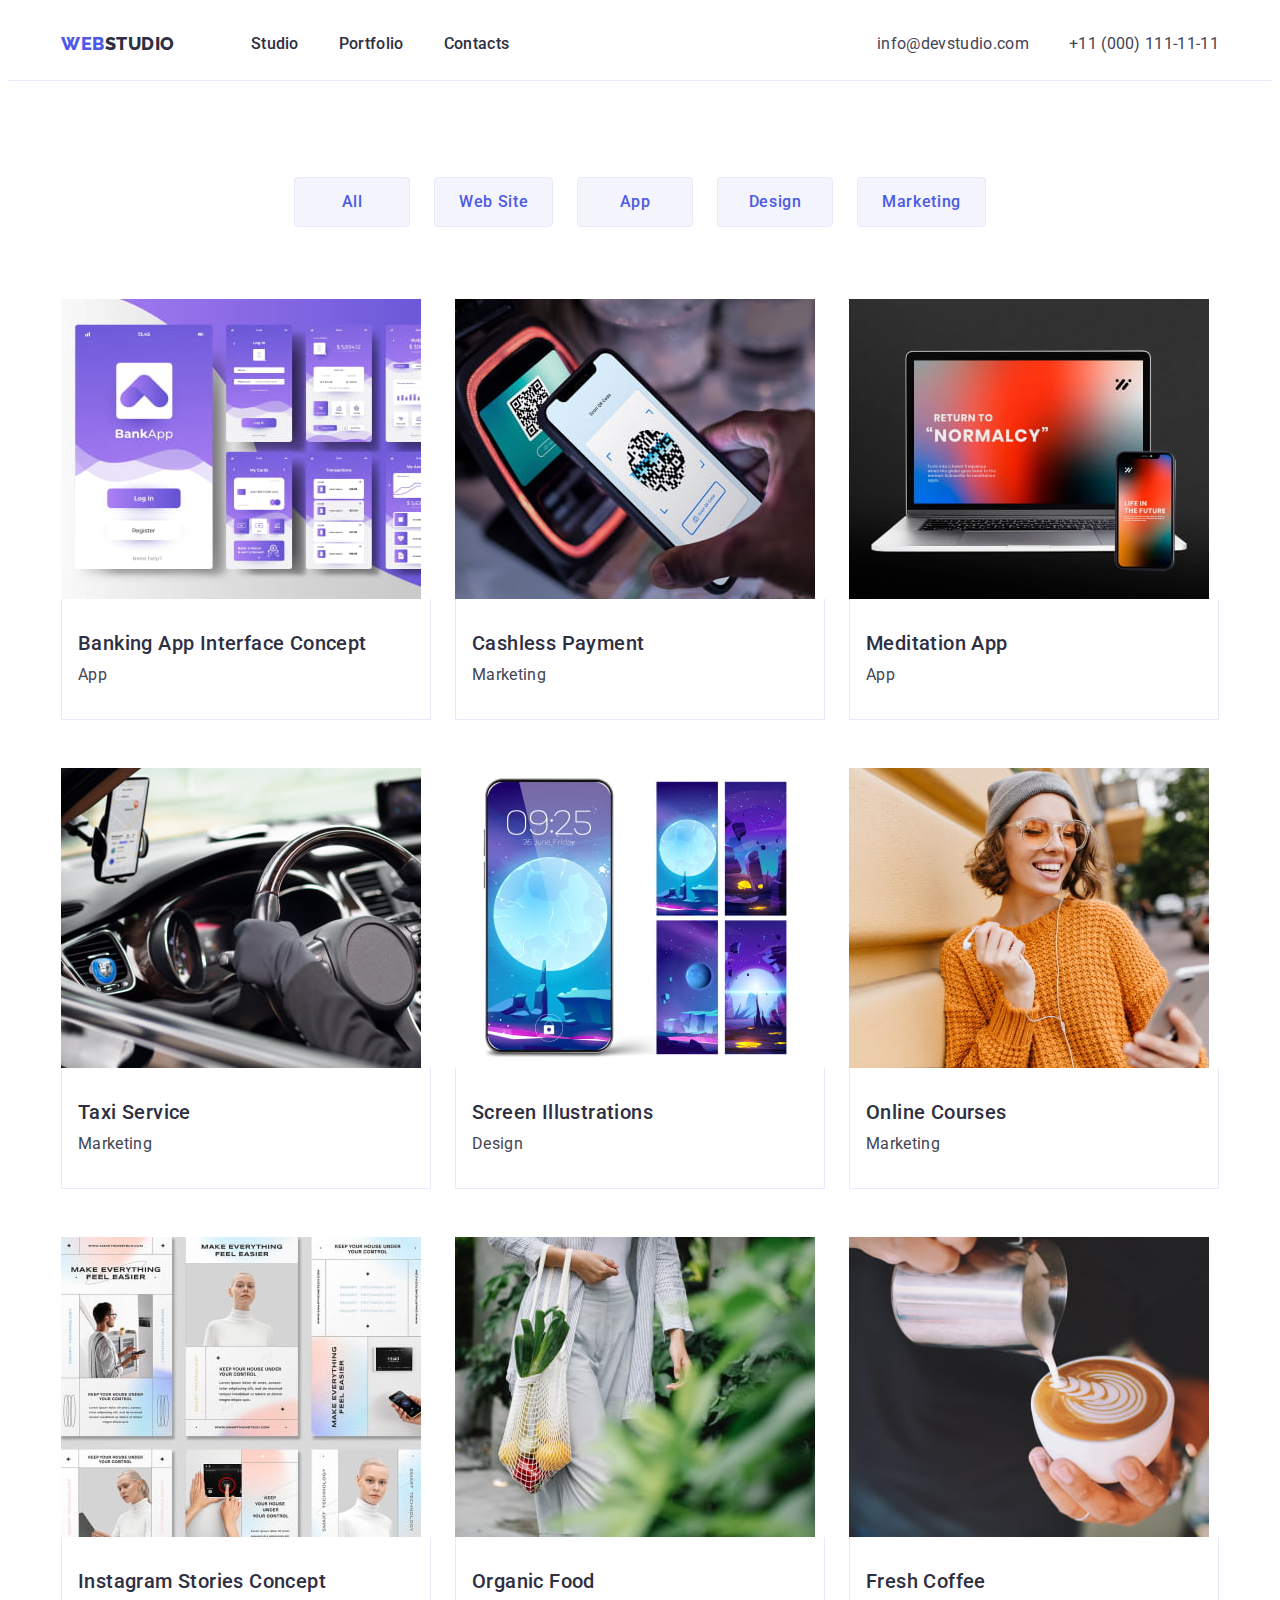
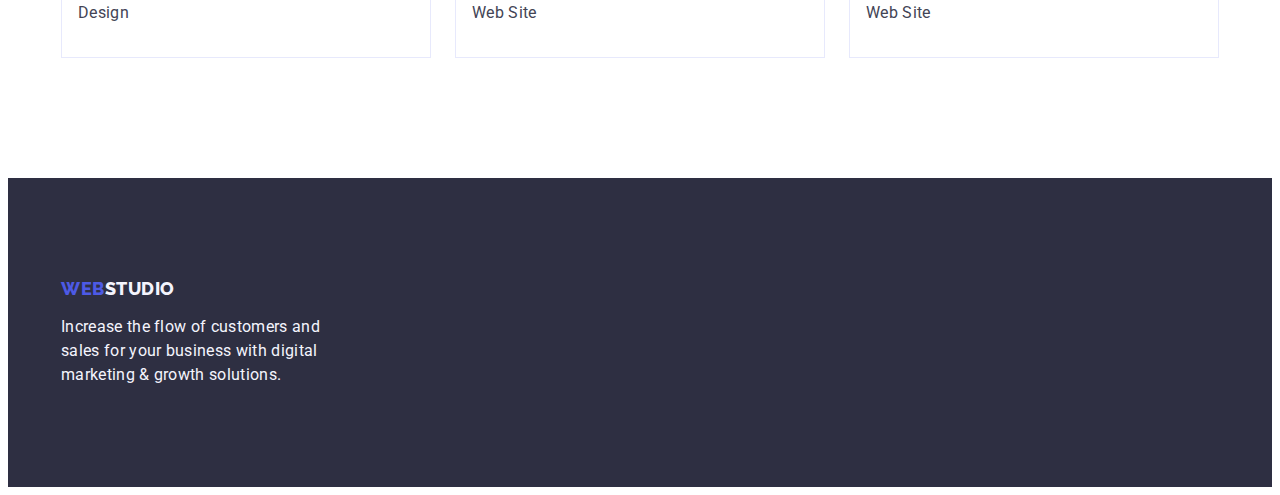
==== commit 8d1c8023: "+placement redone" ====
--- a/portfolio.html
+++ b/portfolio.html
@@ -20,7 +20,7 @@
     <link rel="stylesheet" href="./css/styles.css" />
   </head>
   <body>
-     <header class="header">
+    <header class="header">
       <div class="container header-container">
         <nav class="header-nav">
           <a class="link header-logo" href="./index.html"
@@ -62,29 +62,27 @@
         </address>
       </div>
     </header>
-      
+
     <main>
       <section class="section portfolio-section">
         <div class="container">
-          <h1 class="section-title visually-hidden" >Features we offer</h1>
+          <h1 class="section-title visually-hidden">Features we offer</h1>
           <ul class="list btn-list">
-            
-              <li class="btn-list-item">
-                <button class="btn" type="button">All</button>
-              </li>
-              <li class="btn-list-item">
-                <button class="btn" type="button">Web Site</button>
-              </li>
-              <li class="btn-list-item">
-                <button class="btn" type="button">App</button>
-              </li>
-              <li class="btn-list-item">
-                <button class="btn" type="button">Design</button>
-              </li>
-              <li class="btn-list-item">
-                <button class="btn" type="button">Marketing</button>
-              </li>
-           
+            <li class="btn-list-item">
+              <button class="btn" type="button">All</button>
+            </li>
+            <li class="btn-list-item">
+              <button class="btn" type="button">Web Site</button>
+            </li>
+            <li class="btn-list-item">
+              <button class="btn" type="button">App</button>
+            </li>
+            <li class="btn-list-item">
+              <button class="btn" type="button">Design</button>
+            </li>
+            <li class="btn-list-item">
+              <button class="btn" type="button">Marketing</button>
+            </li>
           </ul>
           <ul class="list section-list card-set">
             <li class="section-list-item card-set-item">
@@ -189,7 +187,9 @@
                   height="300"
                 />
                 <div class="portfolio-box">
-                  <h2 class="section-list-link-title">Instagram Stories Concept</h2>
+                  <h2 class="section-list-link-title">
+                    Instagram Stories Concept
+                  </h2>
                   <p class="section-list-link-text">Design</p>
                 </div>
               </a>
@@ -225,8 +225,8 @@
               </a>
             </li>
           </ul>
-                </section>
         </div>
+      </section>
     </main>
     <footer class="footer">
       <div class="container">
--- a/css/styles.css
+++ b/css/styles.css
@@ -186,7 +186,9 @@
   padding-top: 120px;
   padding-bottom: 120px;
 }
-
+.advantages-section-list {
+  --items: 4;
+}
 .advantages-section-list-item-title {
   color: var(--navyblue);
   font-size: 20px;
@@ -341,6 +343,7 @@
 .btn:focus {
   background-color: var(--pressed-state);
   color: var(--bcg);
+  border: 1px solid transparent;
 }
 
 .section-list-link-img {
@@ -352,6 +355,7 @@
   flex-direction: column;
   justify-content: center;
   align-items: flex-start;
+  border-top: none;
 }
 .section-list-link-title {
   color: var(--navyblue);
